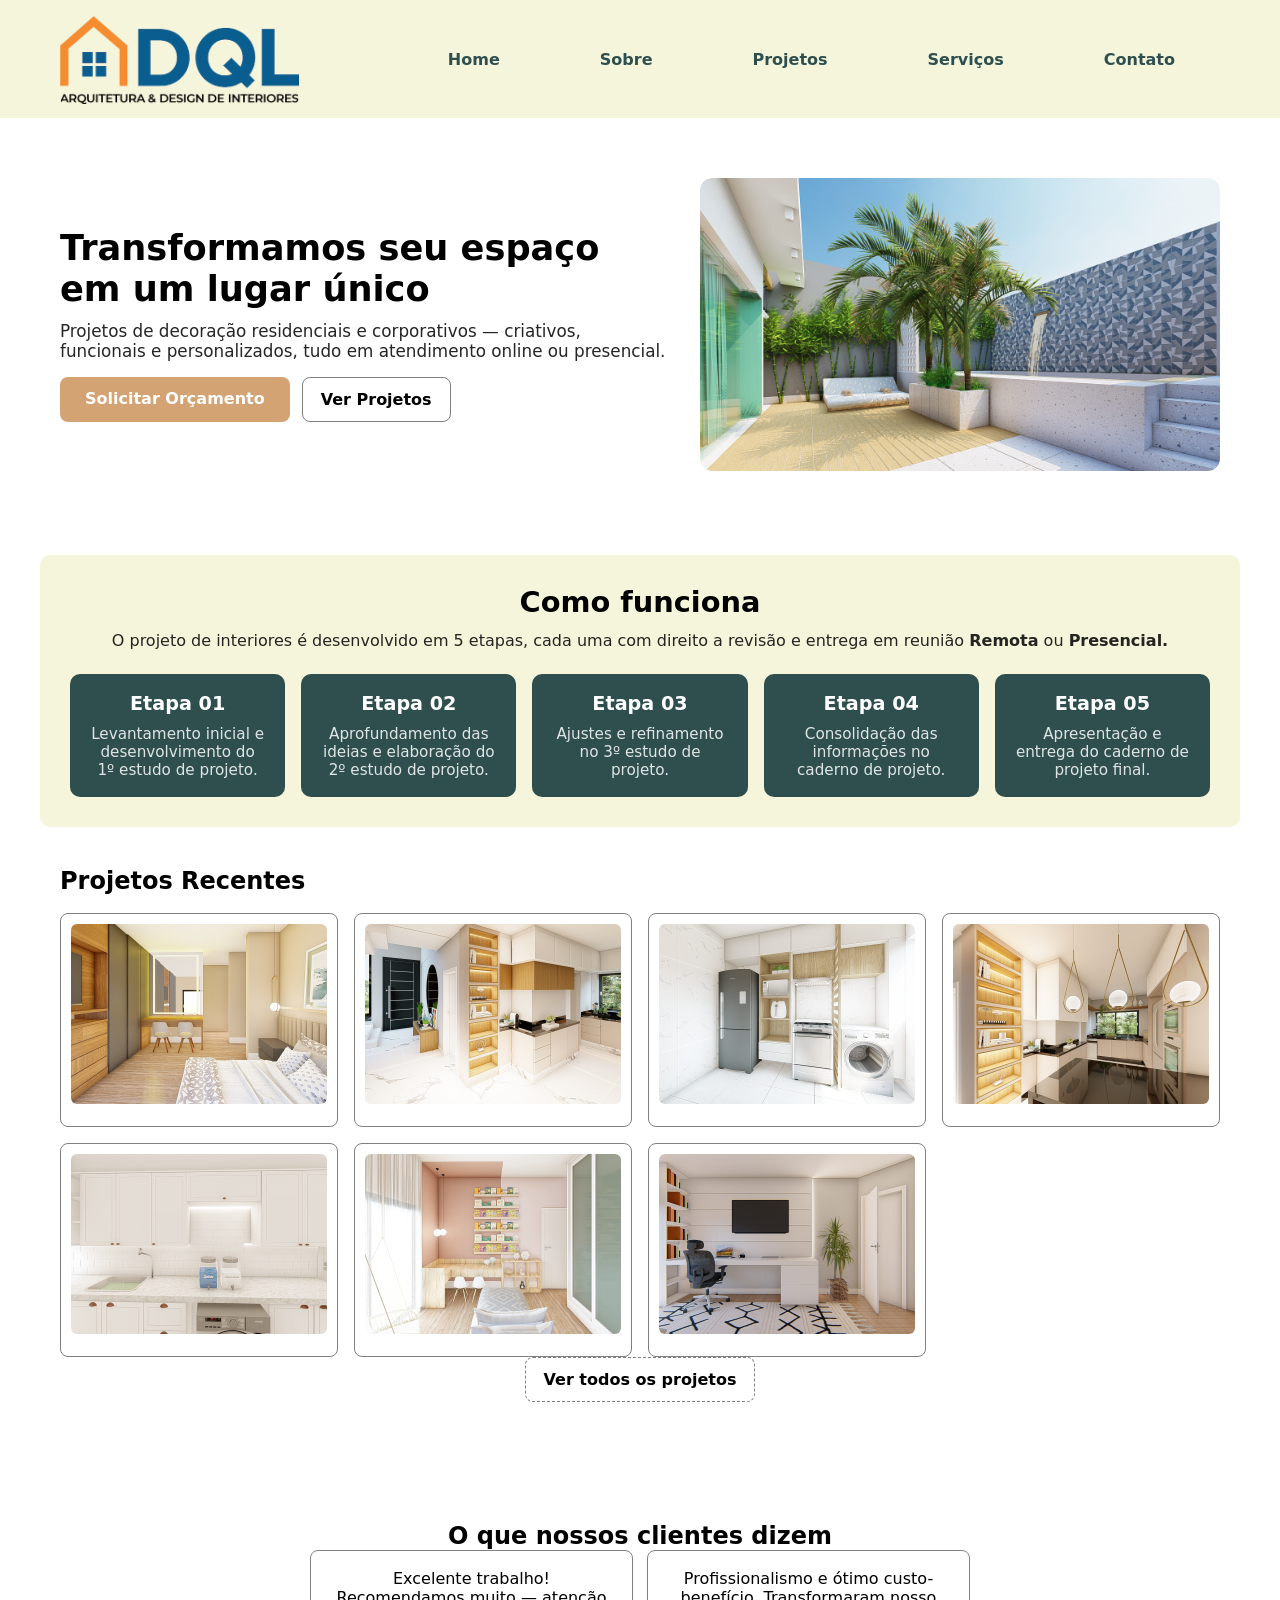
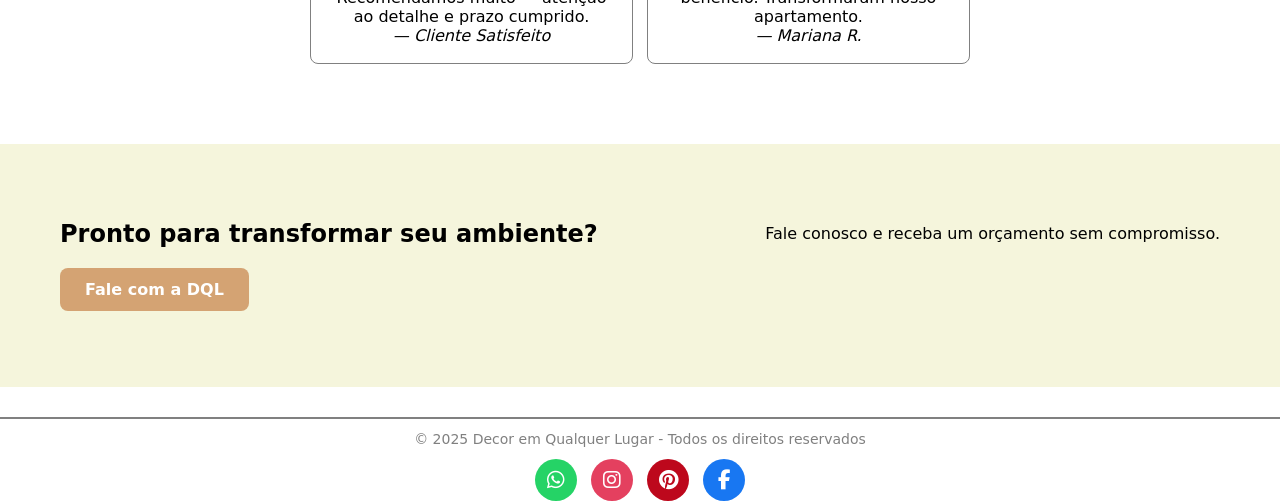
==== index.html @ 240c8148 "Fix logo image path in index.html" ====
<!DOCTYPE html>
<html lang="pt-BR">
<head>
  <meta charset="utf-8" />
  <meta name="viewport" content="width=device-width, initial-scale=1" />
  <title>DQL — Decor em Qualquer Lugar</title>
  <link rel="stylesheet" href="css/style.css">
  <!-- Link para Font Awesome (CDN) -->
  <link rel="stylesheet" href="https://cdnjs.cloudflare.com/ajax/libs/font-awesome/6.4.0/css/all.min.css">
</head>
<body>

  <!-- Topo / Navbar -->
  <header class="site-header">
    <div class="header-inner">
      <a class="brand" href="index.html">
        <img src="./img/logo-placeholder.png" alt="DQL - Decor em Qualquer Lugar" class="logo">
       
      </a>

      <button id="menuToggle" class="menu-toggle" aria-label="Abrir menu">☰</button>

      <nav class="main-nav" id="mainNav">
        <ul>
          <li><a href="index.html" class="btn-cta-menu">Home</a></li>
          <li><a href="sobre.html" class="btn-cta-menu">Sobre</a></li>
          <li><a href="projetos.html" class="btn-cta-menu">Projetos</a></li>
          <li><a href="servicos.html" class="btn-cta-menu">Serviços</a></li>
          <li><a href="contato.html" class="btn-cta-menu">Contato</a></li>
        </ul>
      </nav>
    </div>
  </header>

  <!-- Hero -->
  <section class="hero">
    <div class="hero-inner">
      <div class="hero-text">
        <h1>Transformamos seu espaço em um lugar único</h1>
        <p>Projetos de decoração residenciais e corporativos — criativos, funcionais e personalizados, tudo em atendimento online ou presencial.</p>
        <div class="hero-actions">
          <a href="contato.html" class="btn-cta">Solicitar Orçamento</a>
          <a href="projetos.html" class="btn-ghost">Ver Projetos</a>
        </div>
      </div>
      <div class="hero-image carousel">
		<img src="img/hero-placeholder_1.jpg" alt="Projeto Destaque 1" class>
		<img src="img/hero-placeholder_2.jpg" alt="Projeto Destaque 1" class = "active">
		<img src="img/hero-placeholder_3.jpg" alt="Projeto Destaque 1" class>
		<img src="img/hero-placeholder_4.jpg" alt="Projeto Destaque 1" class>
		
	</div>

    </div>
  </section>

  <!-- Como funciona -->
  <section class="how-it-works container">
    <h2>Como funciona</h2>
    <p class="lead">O projeto de interiores é desenvolvido em 5 etapas, cada uma com direito a revisão e entrega em reunião <strong>Remota</strong> ou <strong>Presencial.</strong></p>
    <div class="steps">
    <article class="step">
  <h3>Etapa 01</h3>
  <p>Levantamento inicial e desenvolvimento do 1º estudo de projeto.</p>
</article>

<article class="step">
  <h3>Etapa 02</h3>
  <p>Aprofundamento das ideias e elaboração do 2º estudo de projeto.</p>
</article>

<article class="step">
  <h3>Etapa 03</h3>
  <p>Ajustes e refinamento no 3º estudo de projeto.</p>
</article>

<article class="step">
  <h3>Etapa 04</h3>
  <p>Consolidação das informações no caderno de projeto.</p>
</article>

<article class="step">
  <h3>Etapa 05</h3>
  <p>Apresentação e entrega do caderno de projeto final.</p>
</article>

    </div>
  </section>

  <!-- Galeria -->
  <section class="gallery container">
    <h2>Projetos Recentes</h2>
    <div class="grid">
      <div class="card"><img src="img/prjt_recent_1.jpg" alt="Projeto 1"></div>
      
      <div class="card"><img src="./img/prjt_recent_4.jpg" alt="Projeto 4"></div>
      <div class="card"><img src="./img/prjt_recent_5.jpg" alt="Projeto 5"></div>
      <div class="card"><img src="./img/prjt_recent_6.jpg" alt="Projeto 6"></div>
      <div class="card"><img src="./img/prjt_recent_7.jpg" alt="Projeto 7"></div>
      <div class="card"><img src="./img/prjt_recent_8.jpg" alt="Projeto 8"></div>
      <div class="card"><img src="./img/prjt_recent_9.jpg" alt="Projeto 9"></div>
      
    </div>
    <div class="center"><a href="projetos.html" class="btn-outline">Ver todos os projetos</a></div>
  </section>

  <!-- Modal da Galeria (fora da section) -->
  <div id="modalGallery" class="modal">
    <span class="close">&times;</span>
    <img class="modal-content" id="modalImage">
    <div class="modal-caption" id="modalCaption"></div>
    <a class="prev">&#10094;</a>
    <a class="next">&#10095;</a>
  </div>

  <!-- Depoimentos -->
  <section class="testimonials container">
    <h2>O que nossos clientes dizem</h2>
    <div class="testi-list">
      <blockquote class="testi">
        <p>Excelente trabalho! Recomendamos muito — atenção ao detalhe e prazo cumprido.</p>
        <cite>— Cliente Satisfeito</cite>
      </blockquote>
      <blockquote class="testi">
        <p>Profissionalismo e ótimo custo-benefício. Transformaram nosso apartamento.</p>
        <cite>— Mariana R.</cite>
      </blockquote>
    </div>
  </section>

  <!-- CTA Final -->
  <section class="final-cta">
    <div class="container">
      <h2>Pronto para transformar seu ambiente?</h2>
      <p>Fale conosco e receba um orçamento sem compromisso.</p>
      <a href="contato.html" class="btn-cta">Fale com a DQL</a>
    </div>
  </section>

  <!-- Footer -->
  <footer class="site-footer">
    <div class="footer-container">
      <p>© 2025 Decor em Qualquer Lugar - Todos os direitos reservados</p>
      <div class="social-icons">
        <a href="https://wa.me/5599999999999" target="_blank" class="whatsapp" title="WhatsApp">
          <i class="fab fa-whatsapp"></i>
        </a>
        <a href="https://instagram.com/seuperfil" target="_blank" class="instagram" title="Instagram">
          <i class="fab fa-instagram"></i>
        </a>
        <a href="https://pinterest.com/seuperfil" target="_blank" class="pinterest" title="Pinterest">
          <i class="fab fa-pinterest"></i>
        </a>
        <a href="https://facebook.com/seuperfil" target="_blank" class="facebook" title="Facebook">
          <i class="fab fa-facebook-f"></i>
        </a>
      </div>
    </div>
  </footer>

  <!-- Scripts -->
  <script src="js/main.js"></script>
  <script src="js/gallery-modal.js"></script>
</body>
</html>
---- css/style.css ----
/* style.css - Protótipo inspirado em pameladecoracao.com.br
   Paleta: #000000, #808080, #FFFFFF, #C0C0C0
   Comentários em PT explicando onde editar.
*/

:root{
  --black: #000000;
  --gray: #808080;
  --white: #FFFFFF;
  --light: #C0C0C0;
  --max-width: 1200px;
  --radius: 8px;
  --gap: 20px;
}

/* Reset simples */
*{box-sizing:border-box;margin:0;padding:0}
html,body{height:100%}
body{
  font-family: Inter, system-ui, -apple-system, "Segoe UI", Roboto, "Helvetica Neue", Arial;
  background:var(--white);
  color:var(--black);
  -webkit-font-smoothing:antialiased;
  -moz-osx-font-smoothing:grayscale;
}

/* Container centralizado */
.container{
  max-width:var(--max-width);
  margin:0 auto;
  padding:40px 20px;
}

/* Header */
.site-header{
  background:#F5F5DC;
  color:var(--white);
  border-bottom:0px solid var(--gray);
  position:sticky;
  top:0;
  z-index:1000;
}
.header-inner{
  max-width:var(--max-width);
  margin:0 auto;
  padding:14px 20px;
  display:flex;
  align-items:center;
  gap:16px;
  justify-content:space-between;
}
.brand{display:flex;align-items:center;gap:12px;text-decoration:none;color:#000000}
.brand .logo{height:90px;width:auto;border-radius:6px;border:0px solid var(--gray);padding:0px}
.brand-text small{display:block;font-size:12px;color:var(--light)}

.main-nav ul{display:flex;gap:10px;align-items:center;list-style:none}
.main-nav a{color:#2F4F4F;text-decoration:none;height:auto;width:auto;padding:20px 45px;border:0 	px solid var(--gray);border-radius:0px}
.main-nav a.btn-primary{background:#d4a373;border:0px solid var(--white);}
.main-nav a.btn-primary:hover{background:var(--white);color:var(--white)}

/* menu mobile button */
.menu-toggle{display:none;background:none;border:1px solid var(--gray);color:#009dac;padding:8px;border-radius:6px}

/* Hero */
.hero{padding:40px 0;background:var(--white)}
.hero-inner{max-width:var(--max-width);margin:0 auto;display:flex;align-items:center;gap:30px;padding:20px}
.hero-text{flex:1}
.hero-text h1{font-size:2.2rem;margin-bottom:12px}
.hero-text p{font-size:1.05rem;color:var(--black);opacity:0.85;margin-bottom:16px}
.hero-actions{display:flex;gap:12px}
.btn-primary, .btn-outline, .btn-ghost{display:inline-block;padding:12px 18px;border-radius:8px;text-decoration:none;font-weight:600;border:1px solid var(--gray)}
.btn-primary{background:#d4a373;color:var(--white);}
.btn-primary:hover{background:#2F4F4F;color:var(--white)}
.btn-ghost{background:transparent;color:var(--black)}
.btn-outline{background:transparent;color:var(--black);border-style:dashed}

/* Hero image */
.hero-image{flex:1;display:flex;justify-content:center}
.hero-image img{width:100%;max-width:520px;border-radius:12px;border:0px solid var(--gray);background:var(--light)}

/* How it works */
.how-it-works{background:#f5f5dc;margin-top:24px;padding:30px;border-radius:10px}
.how-it-works h2{margin-bottom:8px}
.lead{margin-bottom:18px;color:var(--black);opacity:0.85}
.steps{display:flex;gap:16px;flex-wrap:wrap}
.step{flex:1;min-width:200px;background:var(--white);padding:18px;border-radius:8px;border:0px solid var(--gray)}

/* Gallery */
.gallery .grid{display:grid;grid-template-columns:repeat(4,1fr);gap:16px;margin-top:18px}
.card{background:var(--white);padding:10px;border-radius:8px;border:1px solid var(--gray);overflow:hidden;text-align:center}
.card img{width:100%;height:160px;object-fit:cover;border-radius:6px;margin-bottom:8px}

/* Testimonials */
.testimonials .testi-list{display:flex;gap:14px;flex-wrap:wrap}
.testi{flex:1;min-width:260px;background:var(--white);padding:18px;border-radius:8px;border:1px solid var(--gray)}

/* Final CTA */
.final-cta{background:#F5F5DC;color:var(--black);padding:36px 0;margin-top:30px}
.final-cta .container{display:flex;align-items:center;justify-content:space-between;gap:20px;flex-wrap:wrap}

/* Footer */
.site-footer{background:var(--white);border-top:2px solid var(--gray);color:var(--black);margin-top:30px}
.footer-inner{display:flex;justify-content:space-between;gap:20px;align-items:flex-start;padding:30px 20px}
.footer-brand .logo.small{height:40px;width:auto;border:0px solid var(--gray);padding:1px;border-radius:6px}
.footer-bottom{text-align:center;padding:14px;border-top:1px solid var(--gray);background:var(--light)}
/* Copyright centralizado */
.footer-container p {
  text-align: center;      /* centraliza horizontalmente */
  font-size: 14px;          /* tamanho agradável */
  color: var(--gray);       /* cor discreta */
  margin: 12px 0;           /* espaço acima e abaixo */
}

/* Utility */
.center{text-align:center}

/* Responsividade */
@media (max-width: 992px){
  .gallery .grid{grid-template-columns:repeat(2,1fr)}
  .hero-inner{flex-direction:column-reverse}
  .hero-image img{max-width:90%}
  .final-cta .container{flex-direction:column;align-items:center}
}

@media (max-width: 640px){
  .main-nav{display:none;position:absolute;right:20px;top:72px;background:#f4f4db;padding:px;border-radius:8px;border:0px solid var(--gray)}
  .main-nav ul{flex-direction:column;gap:8px}
  .menu-toggle{display:inline-block}
  .header-inner{padding:10px}
  .hero-text h1{font-size:1.5rem}
  .gallery .grid{grid-template-columns:1fr}
  .how-it-works .steps{flex-direction:column}
}
/* Social Icons */
.social-icons {
  display: flex;
  gap: 14px;
  justify-content: center;
  margin-top: 12px;
}

.social-icons a {
  display: flex;
  align-items: center;
  justify-content: center;
  width: 42px;
  height: 42px;
  border-radius: 50%;
  background: var(--light);
  color: var(--black);
  font-size: 20px;
  text-decoration: none;
  transition: all 0.3s ease;
}

/* Efeito hover padrão */
.social-icons a:hover {
  transform: scale(1.15);
  color: var(--white);
}

/* Cores específicas de cada rede */
.social-icons a.whatsapp { background: #25D366; color: #fff; }
.social-icons a.instagram { background: #E4405F; color: #fff; }
.social-icons a.pinterest { background: #BD081C; color: #fff; }
.social-icons a.facebook  { background: #1877F2; color: #fff; }

/* Responsivo - no celular, centraliza */
@media (max-width: 640px) {
  .social-icons {
    justify-content: center;
    gap: 10px;
  }
}
/* How it works - atualizado para 5 etapas */
.how-it-works {
  margin-top: 24px;
  padding: 30px;
  border-radius: 10px;
}

.how-it-works h2 {
  margin-bottom: 12px;
  font-size: 1.8rem;
  text-align: center;
}

.how-it-works .lead {
  margin-bottom: 24px;
  color: var(--black);
  opacity: 0.85;
  text-align: center;
}

.steps {
  display: flex;
  gap: 16px;
  flex-wrap: wrap;
  justify-content: center;
}

.step {
  flex: 1 1 200px;
  min-width: 180px;
  max-width: 250px;
  background: #2F4F4F;
  padding: 18px 20px;
  border-radius: 10px;
  border: 0px solid var(--gray);
  text-align: center;
  transition: transform 0.3s ease, box-shadow 0.3s ease;
}

.step:hover {
  transform: translateY(-5px);
  box-shadow: 0 6px 18px rgba(0,0,0,0.1);
}

.step h3 {
  margin-bottom: 10px;
  font-size: 1.2rem;
  color: var(--white);
}

.step p {
  font-size: 0.95rem;
  color: var(--black);
  opacity: 0.85;
  color: var(--white)
}

/* Responsividade */
@media (max-width: 992px){
  .steps {
    justify-content: center;
    gap: 14px;
  }
}

@media (max-width: 640px){
  .steps {
    flex-direction: column;
    align-items: center;
  }
}
/* Gallery cards */
.gallery .grid {
  display: grid;
  grid-template-columns: repeat(auto-fit, minmax(220px, 1fr));
  gap: 16px;
  margin-top: 18px;
}

.card {
  background: var(--white);
  border-radius: 8px;
  border: 1px solid var(--gray);
  overflow: hidden;
  cursor: pointer;
  transition: transform 0.3s ease, box-shadow 0.3s ease;
}

.card:hover {
  transform: translateY(-5px);
  box-shadow: 0 6px 18px rgba(0,0,0,0.1);
}

.card img {
  width: 100%;
  height: 160px;
  object-fit: cover;
  border-radius: 6px;
}

/* Modal */
.modal {
  display: none;
  position: fixed;
  z-index: 2000;
  padding-top: 60px;
  left: 0;
  top: 0;
  width: 100%;
  height: 100%;
  overflow: hidden;
  background-color: rgba(0,0,0,0.9);
}

.modal-content {
  margin: auto;
  display: block;
  max-width: 90%;
  max-height: 80%;
  border-radius: 8px;
}

.modal-caption {
  margin: 15px auto;
  text-align: center;
  color: #fff;
  font-size: 1rem;
}

.close {
  position: absolute;
  top: 20px;
  right: 30px;
  color: #fff;
  font-size: 36px;
  font-weight: bold;
  cursor: pointer;
  transition: color 0.3s ease;
}

.close:hover { color: #f1750b; }

.prev, .next {
  cursor: pointer;
  position: absolute;
  top: 50%;
  width: auto;
  margin-top: -30px;
  padding: 16px;
  color: #fff;
  font-weight: bold;
  font-size: 36px;
  user-select: none;
  transition: color 0.3s ease;
}

.prev { left: 0; }
.next { right: 0; }

.prev:hover, .next:hover { color: #f1750b; }

/* Responsividade */
@media(max-width: 640px){
  .modal-content { max-width: 95%; max-height: 70%; }
  .prev, .next { font-size: 28px; padding: 12px; }
}
/* Hero Image Carousel */
.hero-image.carousel {
  position: relative;
  width: 100%;
  max-width: 520px;
  overflow: hidden;
  border-radius: 12px;
}

.hero-image.carousel img {
  position: absolute;
  top: 0;
  left: 0;
  width: 100%;
  height: auto;
  opacity: 0;
  transition: opacity 1s ease-in-out;
  border-radius: 12px;
}

.hero-image.carousel img.active {
  opacity: 1;
  position: relative;
}
/* Ajustes para cards de categorias */
.card h4 {
  margin-top: 8px;
  font-size: 1rem;
  color: var(--black);
}
.card img {
  height: 180px; /* um pouco maior que antes para destaque */
  object-fit: cover;
}

/* Hero Image Carousel */
.hero-image.carousel {
  position: relative;
  width: 100%;
  max-width: 520px;
  overflow: hidden;
  border-radius: 12px;
}

.hero-image.carousel img {
  position: absolute;
  top: 0;
  left: 0;
  width: 100%;
  height: auto;
  opacity: 0;
  transition: opacity 1s ease-in-out;
  border-radius: 12px;
}

.hero-image.carousel img.active {
  opacity: 1;
  position: relative;
}


/*Trecho css do serviço */
/* ====== SERVIÇOS ====== */
.servicos {
  padding: 60px 20px;
  background: #fafafa;
  text-align: center;
}

.servicos h1 {
  font-size: 2.2rem;
  margin-bottom: 20px;
  color: #333;
}

.servicos .intro-text {
  max-width: 700px;
  margin: 0 auto 40px;
  color: #666;
  font-size: 1rem;
  line-height: 1.6;
}

.servicos-grid {
  display: grid;
  grid-template-columns: repeat(auto-fit, minmax(250px, 1fr));
  gap: 30px;
}

.servico-card {
  background: white;
  border-radius: 12px;
  padding: 30px 20px;
  box-shadow: 0 2px 8px rgba(0,0,0,0.1);
  transition: transform 0.3s ease, box-shadow 0.3s ease;
}

.servico-card:hover {
  transform: translateY(-5px);
  box-shadow: 0 4px 12px rgba(0,0,0,0.15);
}

.servico-card i {
  font-size: 2.5rem;
  color: #d4a373;
  margin-bottom: 15px;
}

.servico-card h3 {
  margin-bottom: 10px;
  color: #333;
  font-size: 1.1rem;
}

.servico-card p {
  color: #666;
  font-size: 0.95rem;
  line-height: 1.5;
}

/* ====== CTA ====== */
.cta-servicos {
  text-align: center;
  background: #F5F5DC;
   
  padding: 60px 20px;
  border-radius: 0 0 12px 12px;
}

.cta-servicos h2 {
  font-size: 1.8rem;
  margin-bottom: 10px;
}

.cta-servicos p {
  margin-bottom: 20px;
  font-size: 1rem;
}

.btn-cta-menu {	
  display: inline-block;
 /** background: #d4a373;**/
  /**color: white;**/
 /** padding: 12px 25px;**/
  border-radius: 8px;
  text-decoration: none;
  font-weight: bold;
  transition: background 0.3s ease;
}

.btn-cta-menu:hover {
  background: var(--white);
  height:auto;
}


/*DEMAIS BOTOES*/

.btn-cta {	
  display: inline-block;
 background: #d4a373;
  color: white;
  padding: 12px 25px;
  border-radius: 8px;
  text-decoration: none;
  font-weight: bold;
  transition: background 0.3s ease;
}

.btn-cta:hover {
  background:#2F4F4F;
  height:auto;
}
/* ===== TESTIMONIALS CAROUSEL ===== */
.testimonials {
  position: sticky;
  max-width: 700px;
  margin: 40px auto;
  text-align: center;
  overflow: hidden;
  min-height: 180px;
}

.testimonial {
  display: none;
  opacity: 0;
  transition: opacity 1s ease;
}

.testimonial.active {
  display: block;
  opacity: 1;
}

.testimonial p {
  font-size: 2rem;
  font-style: italic;
  color: #333;
  line-height: 1.6;
  margin-bottom: 10px;
}

.testimonial h4 {
  font-size: 2rem;
  color: #d4a373;
  font-weight: bold;
}

/* Pequeno efeito de fade entre trocas */
@keyframes fade {
  from { opacity: 0; }
  to { opacity: 1; }
}
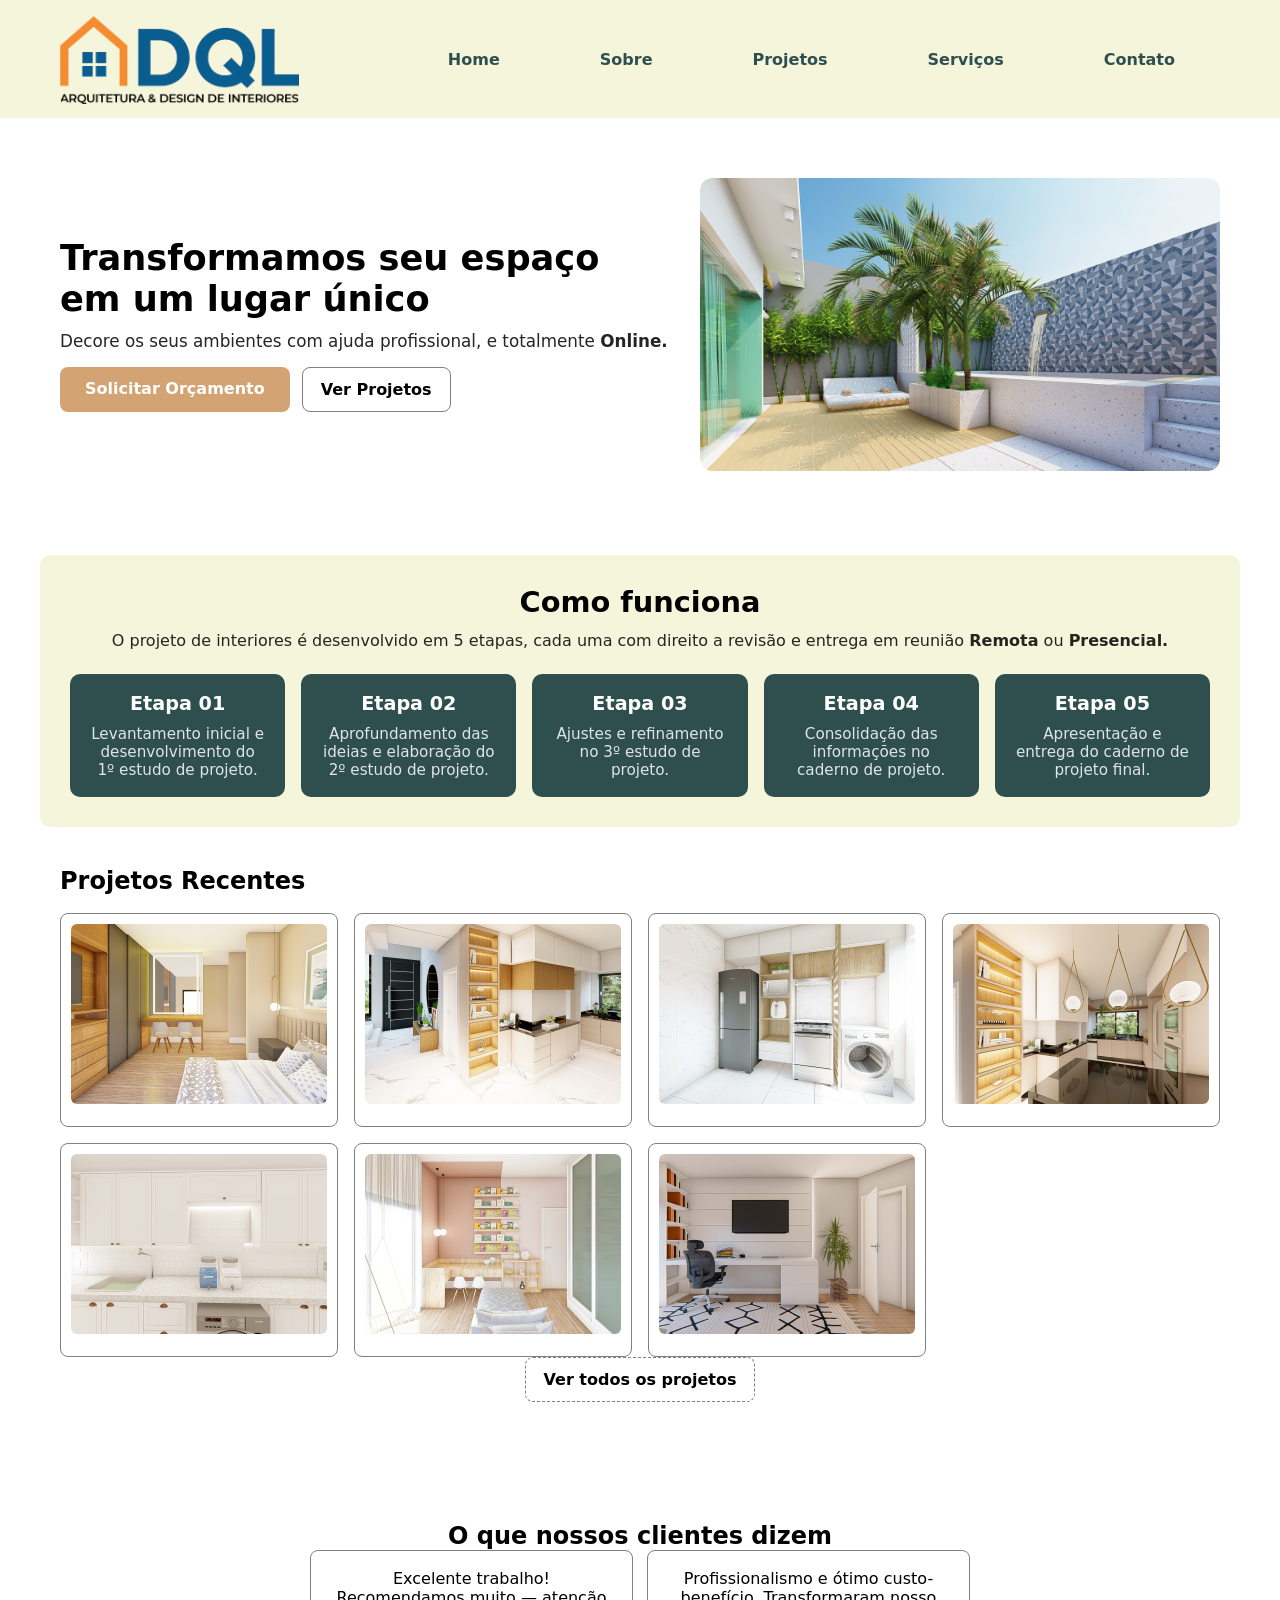
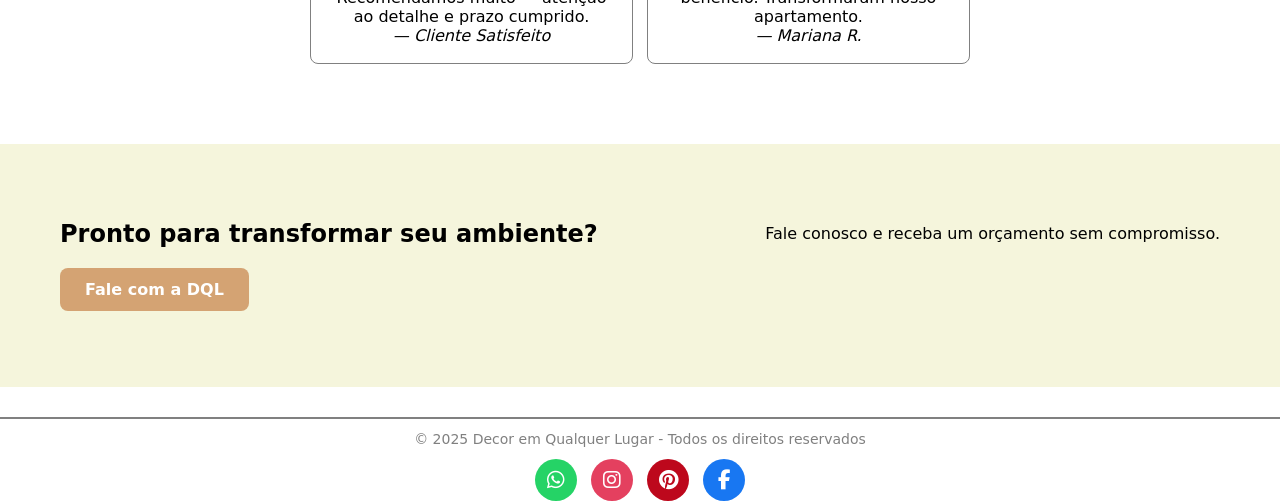
==== commit a0f93305: "Update hero section description in index.html" ====
--- a/index.html
+++ b/index.html
@@ -14,7 +14,7 @@
   <header class="site-header">
     <div class="header-inner">
       <a class="brand" href="index.html">
-        <img src="./img/logo-placeholder.png" alt="DQL - Decor em Qualquer Lugar" class="logo">
+        <img src="./img/logo-placeholder.jpg" alt="DQL - Decor em Qualquer Lugar" class="logo">
        
       </a>
 
@@ -37,7 +37,7 @@
     <div class="hero-inner">
       <div class="hero-text">
         <h1>Transformamos seu espaço em um lugar único</h1>
-        <p>Projetos de decoração residenciais e corporativos — criativos, funcionais e personalizados, tudo em atendimento online ou presencial.</p>
+        <p>Decore os seus ambientes com ajuda profissional, e totalmente <strong>Online.</strong></p>
         <div class="hero-actions">
           <a href="contato.html" class="btn-cta">Solicitar Orçamento</a>
           <a href="projetos.html" class="btn-ghost">Ver Projetos</a>
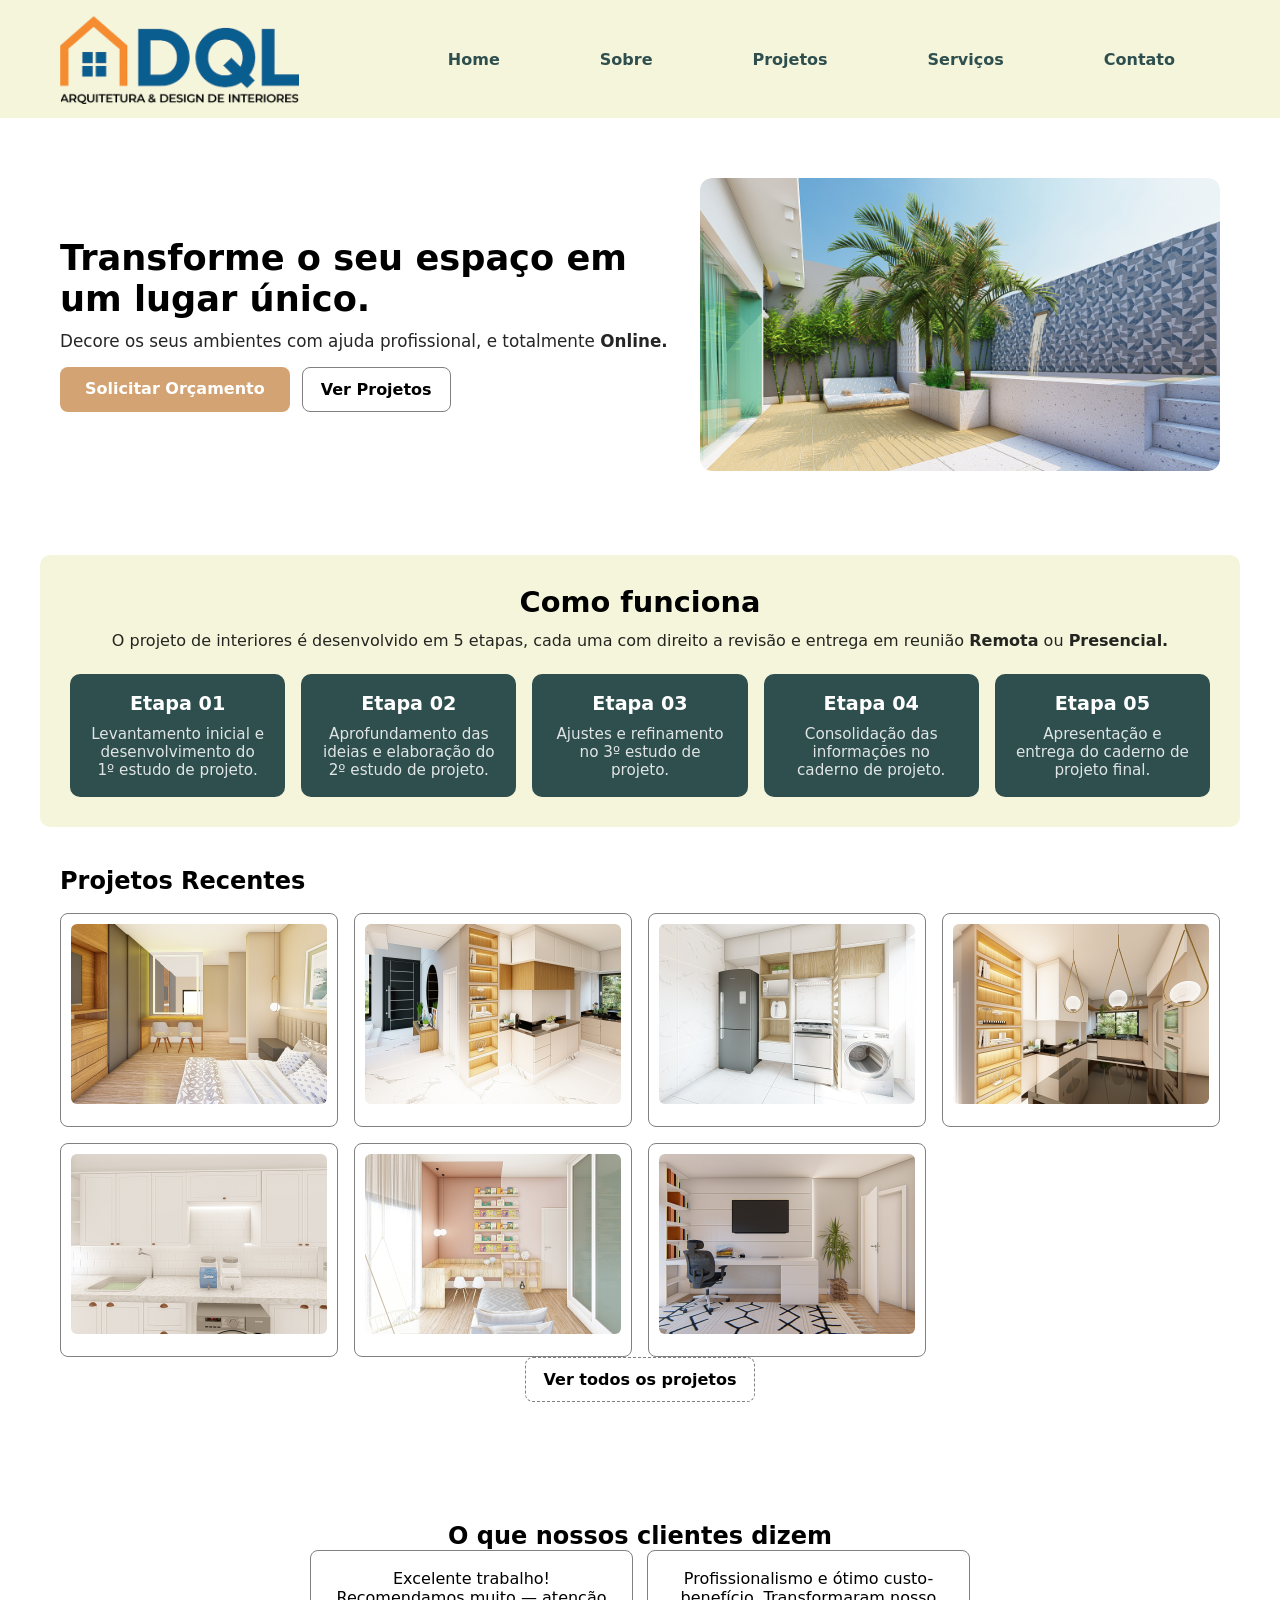
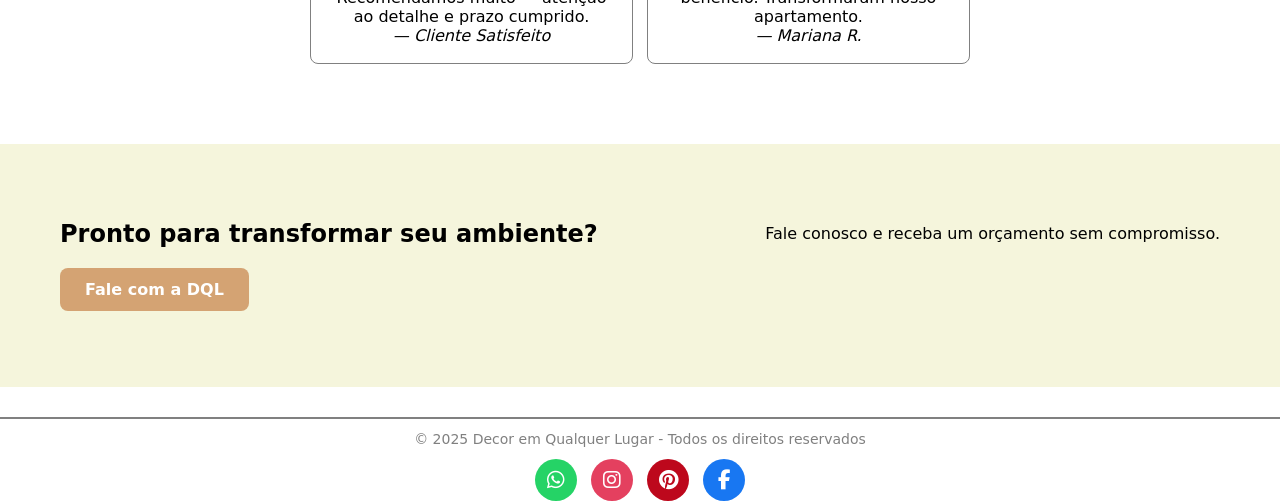
==== commit cbe9f61b: "Update index.html" ====
--- a/index.html
+++ b/index.html
@@ -36,7 +36,7 @@
   <section class="hero">
     <div class="hero-inner">
       <div class="hero-text">
-        <h1>Transformamos seu espaço em um lugar único</h1>
+        <h1>Transforme o seu espaço em um lugar único.</h1>
         <p>Decore os seus ambientes com ajuda profissional, e totalmente <strong>Online.</strong></p>
         <div class="hero-actions">
           <a href="contato.html" class="btn-cta">Solicitar Orçamento</a>
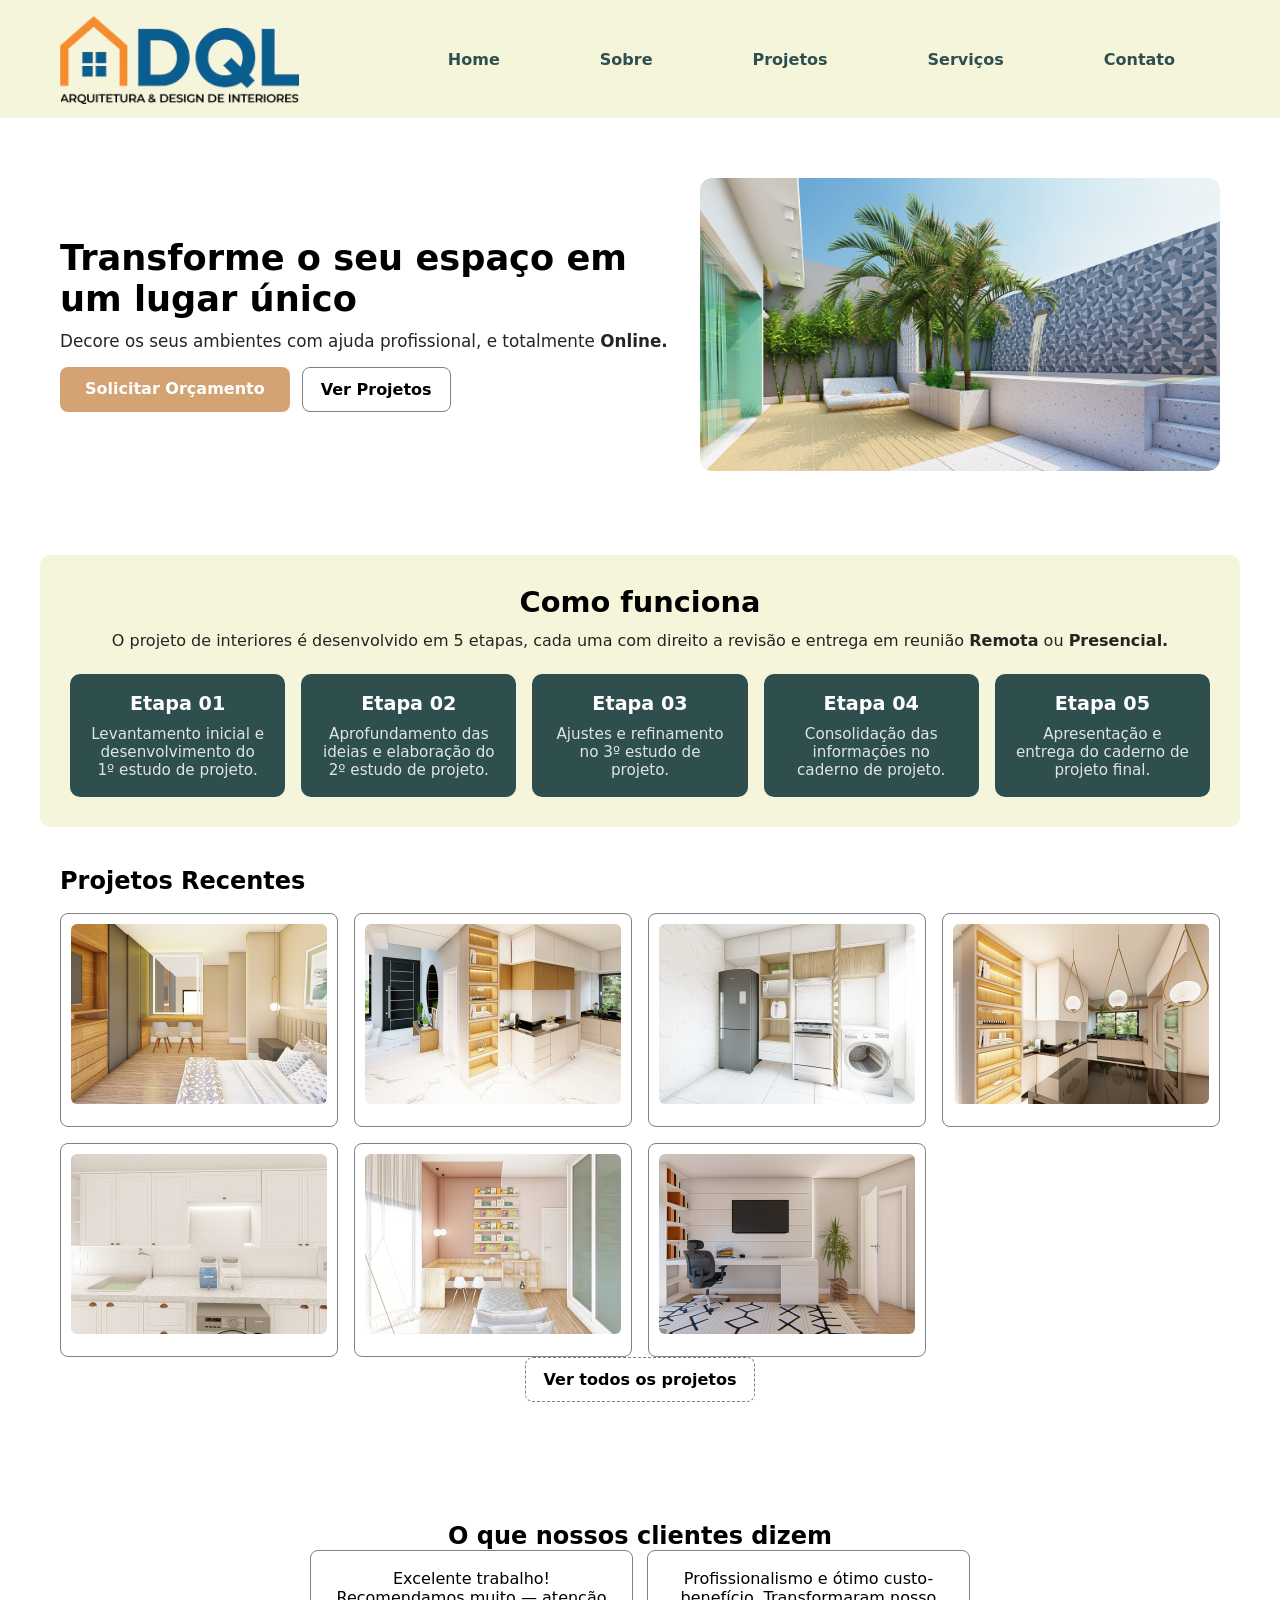
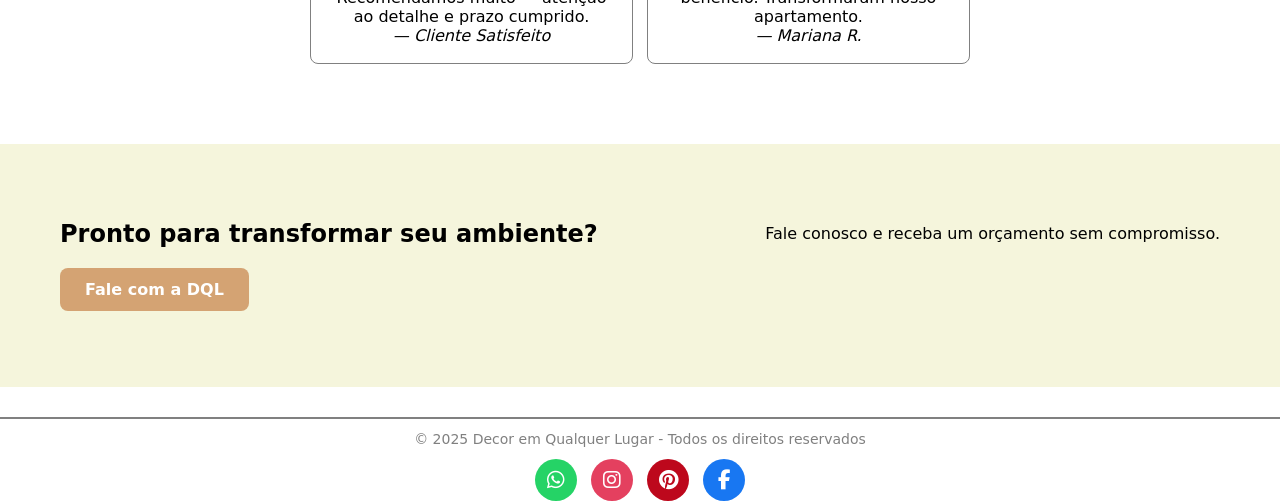
==== commit d06c6a73: "Remove period from hero section heading" ====
--- a/index.html
+++ b/index.html
@@ -36,7 +36,7 @@
   <section class="hero">
     <div class="hero-inner">
       <div class="hero-text">
-        <h1>Transforme o seu espaço em um lugar único.</h1>
+        <h1>Transforme o seu espaço em um lugar único</h1>
         <p>Decore os seus ambientes com ajuda profissional, e totalmente <strong>Online.</strong></p>
         <div class="hero-actions">
           <a href="contato.html" class="btn-cta">Solicitar Orçamento</a>
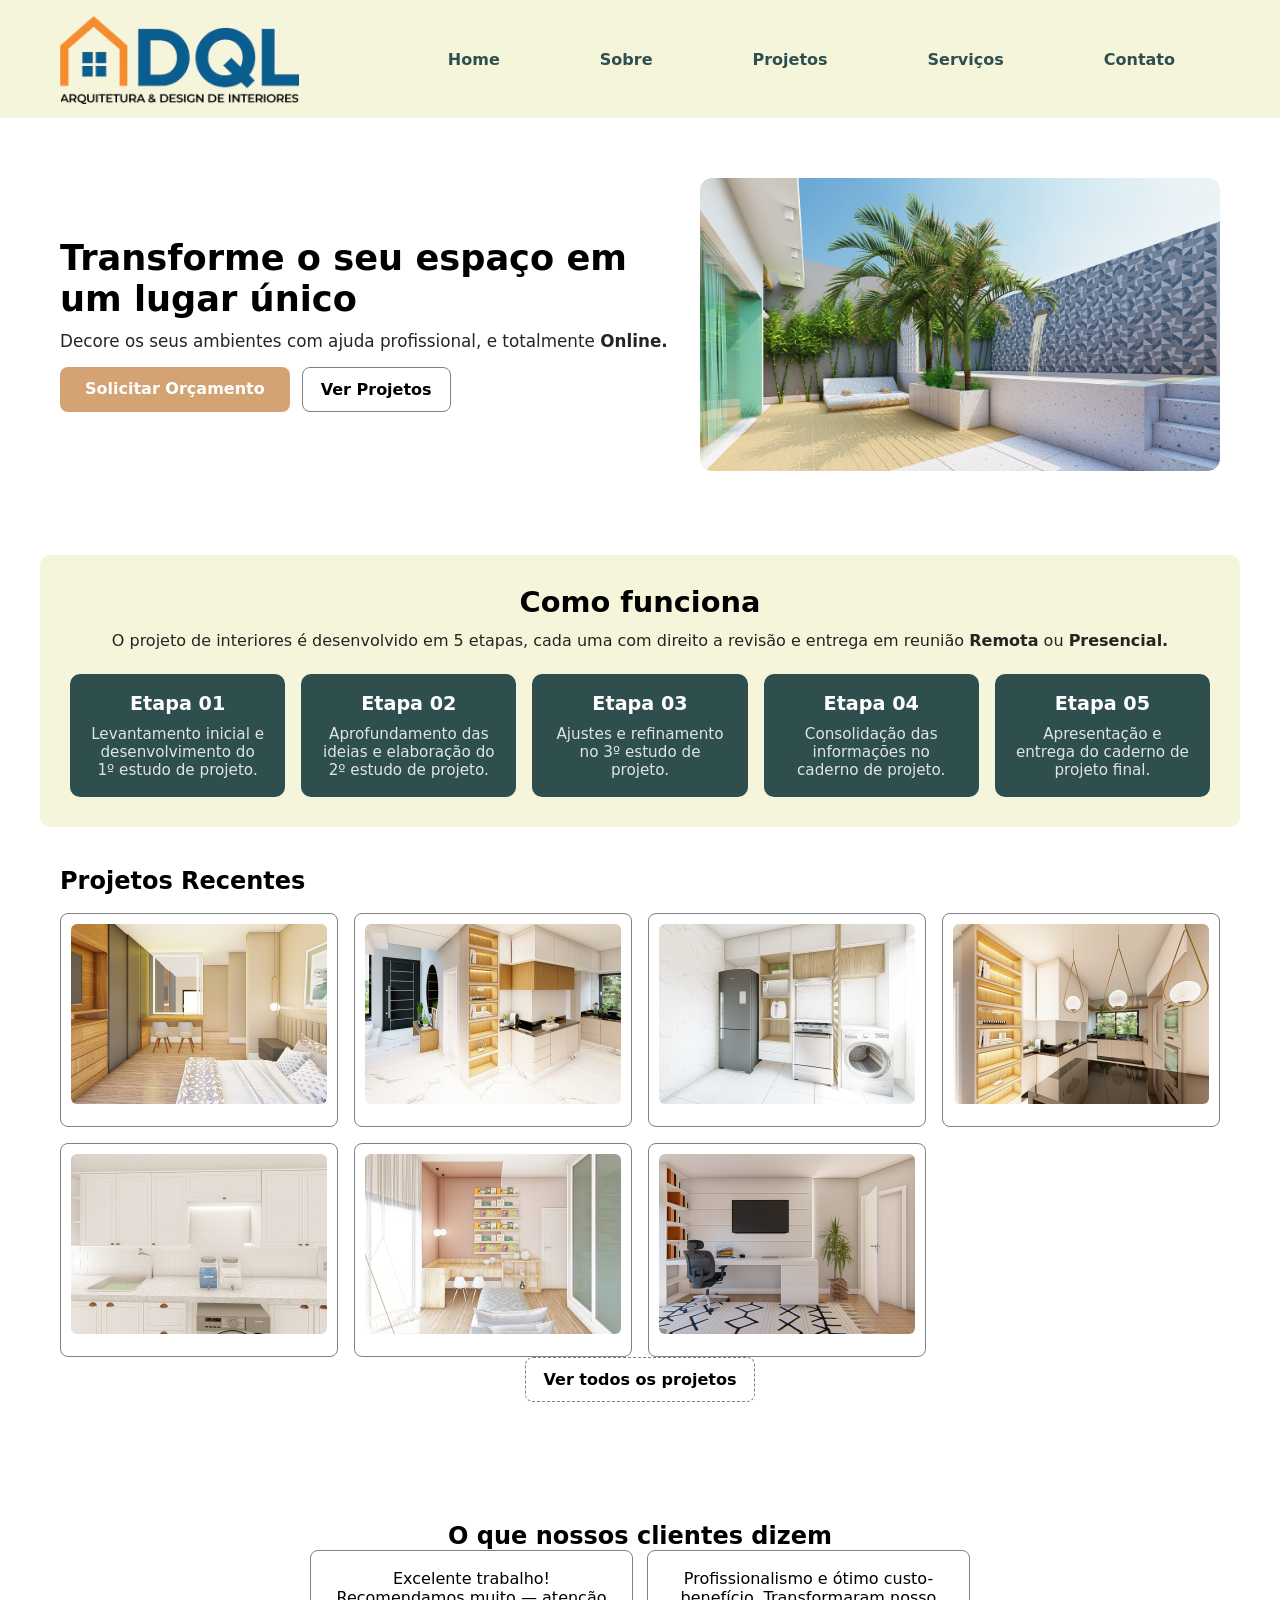
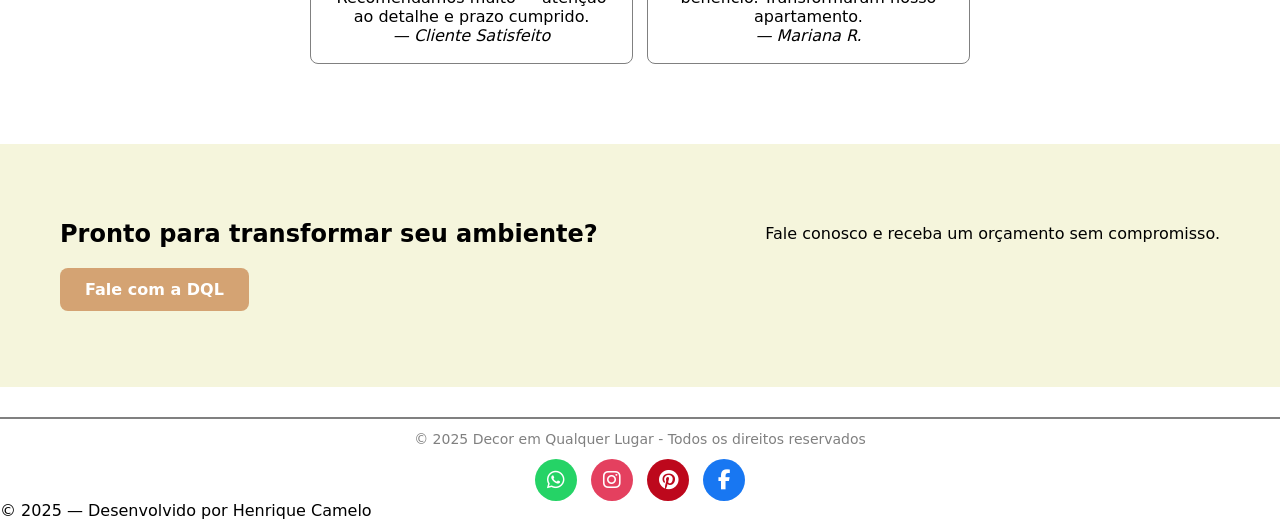
==== commit ad564290: "Update index.html" ====
--- a/index.html
+++ b/index.html
@@ -155,6 +155,7 @@
           <i class="fab fa-facebook-f"></i>
         </a>
       </div>
+		<div class="footer-container"> © 2025 — Desenvolvido por Henrique Camelo </div>
     </div>
   </footer>
 
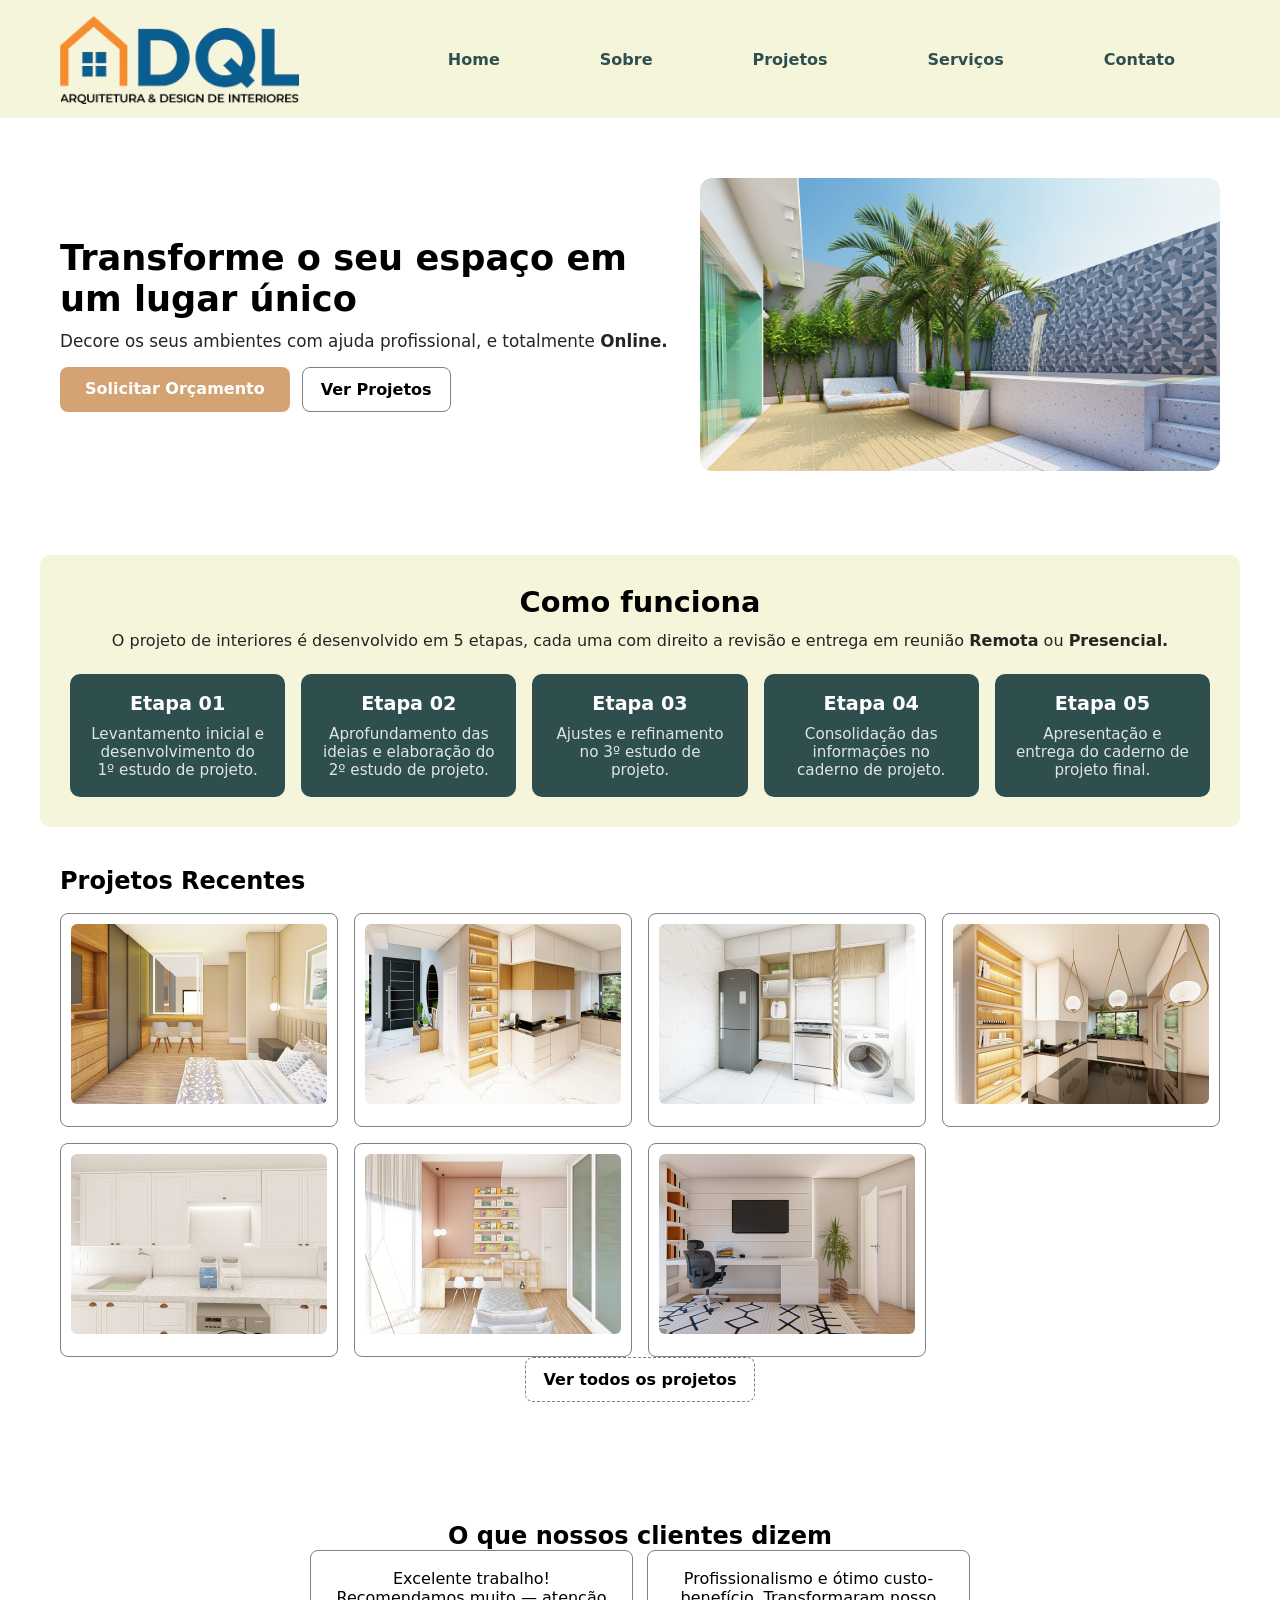
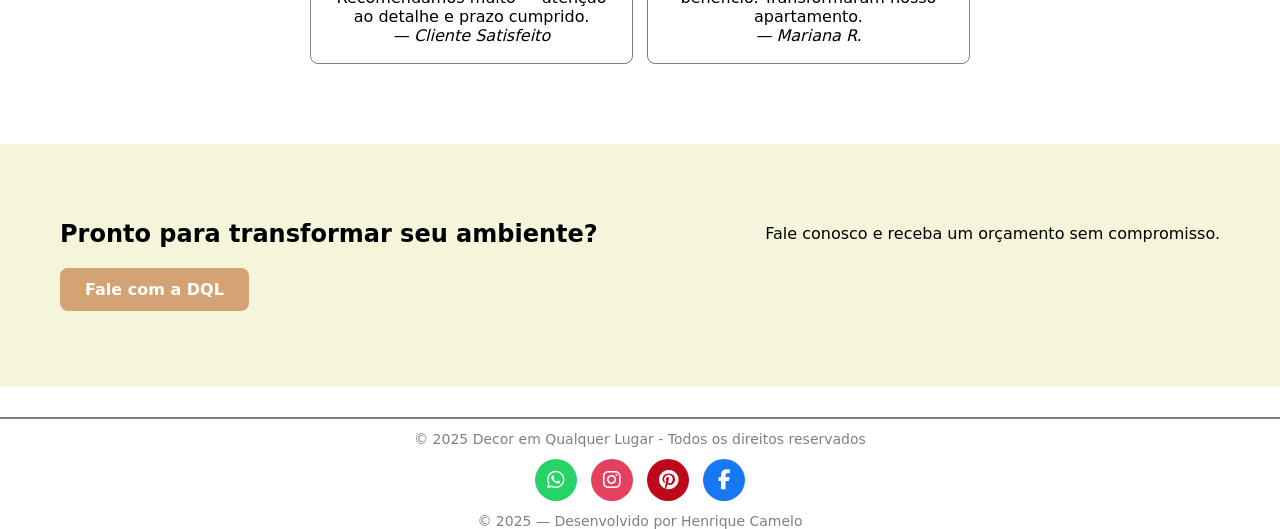
==== commit e8974581: "Update footer structure in index.html" ====
--- a/index.html
+++ b/index.html
@@ -155,7 +155,8 @@
           <i class="fab fa-facebook-f"></i>
         </a>
       </div>
-		<div class="footer-container"> © 2025 — Desenvolvido por Henrique Camelo </div>
+		<div class="footer-container">
+			<p>© 2025 — Desenvolvido por Henrique Camelo </p:></div>
     </div>
   </footer>
 
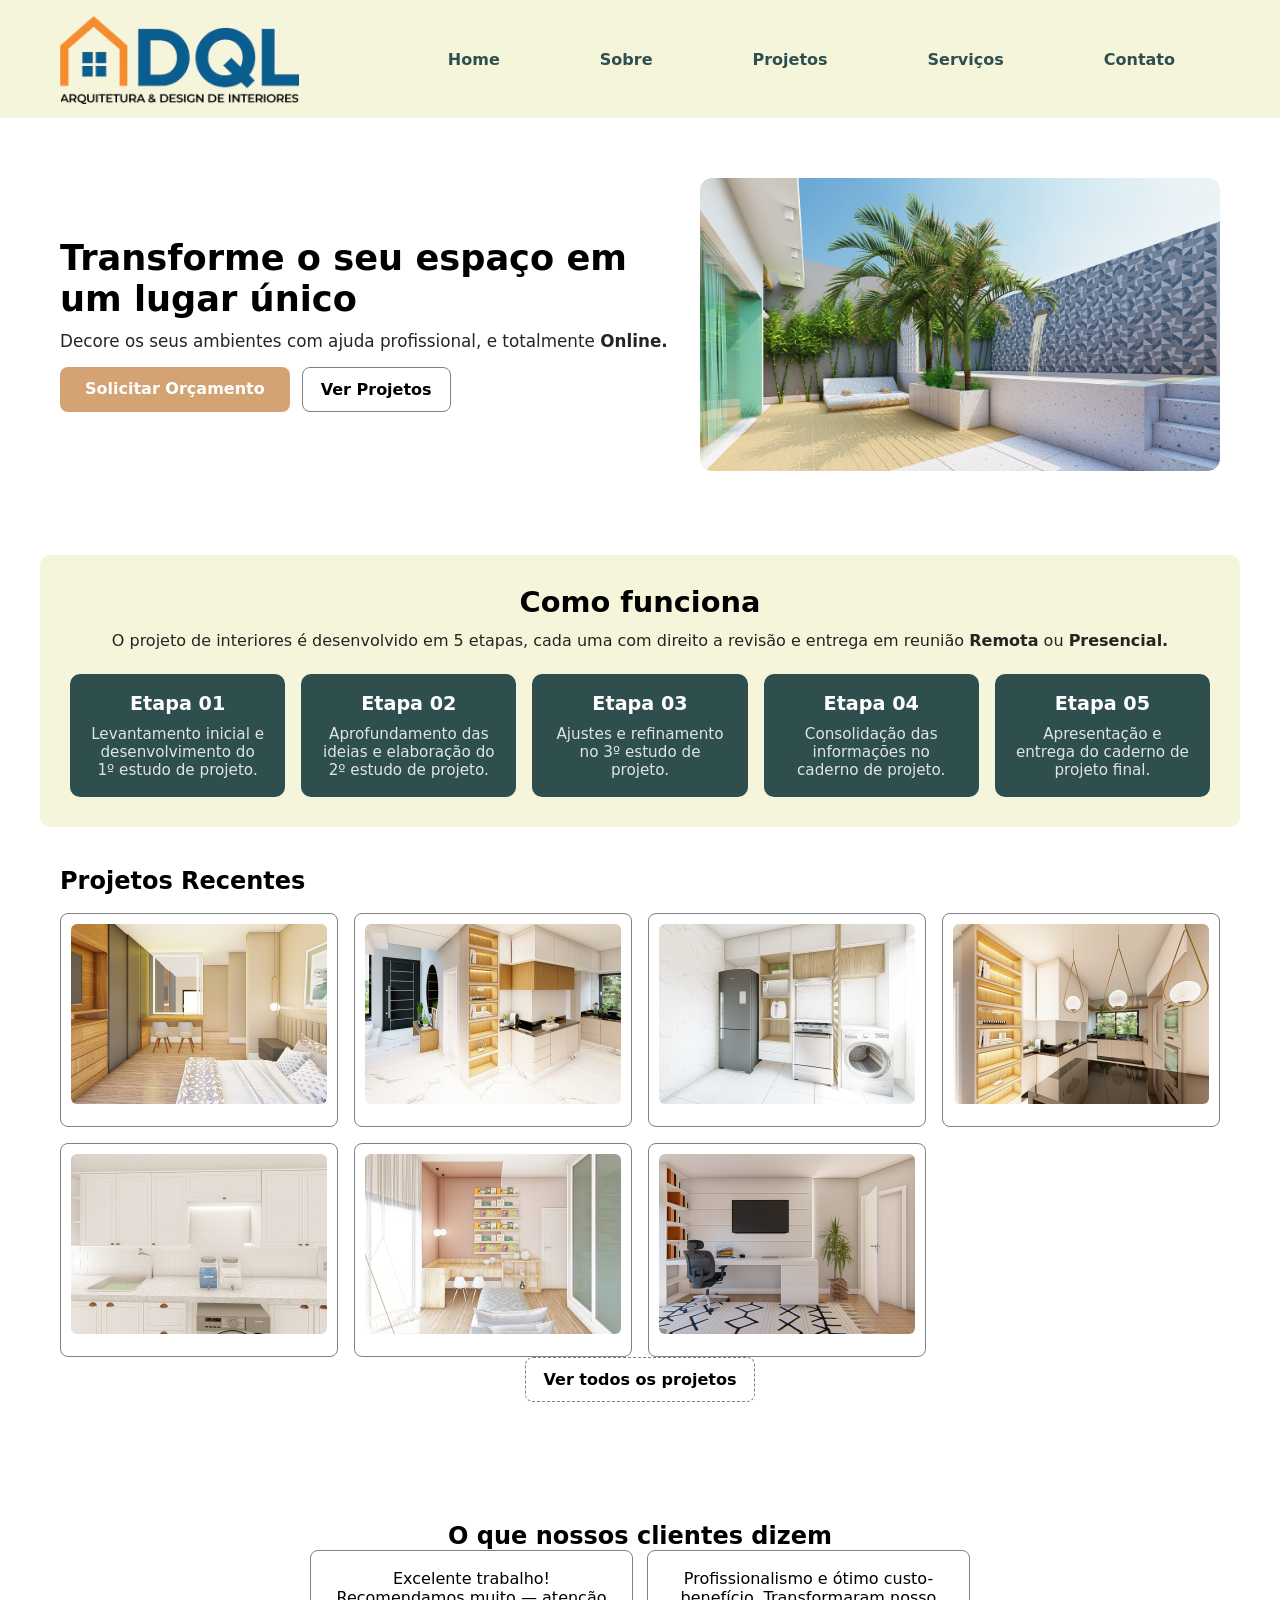
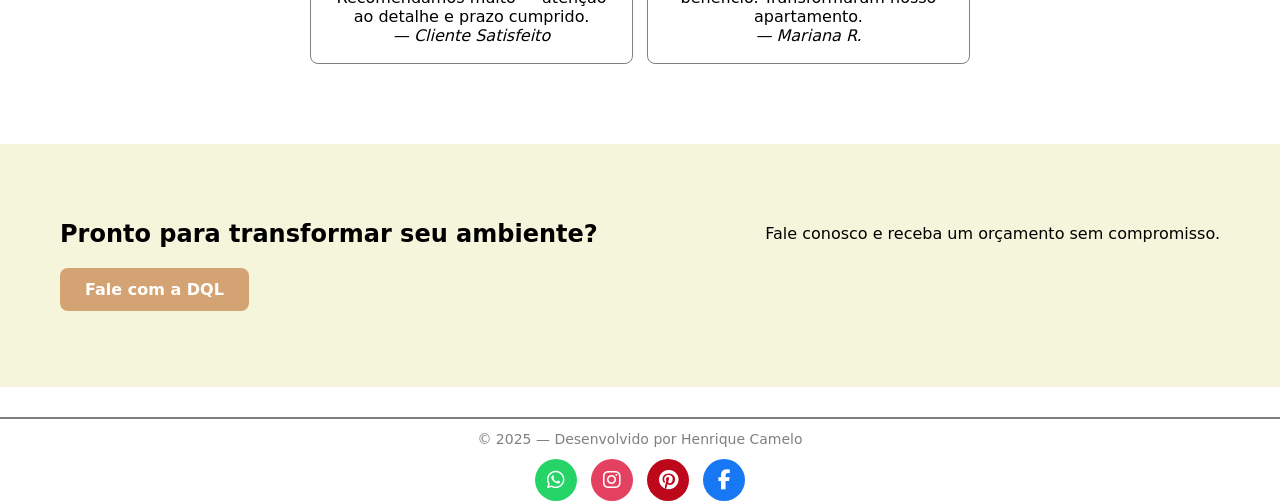
==== commit c7443185: "Update footer content and structure in index.html" ====
--- a/index.html
+++ b/index.html
@@ -140,7 +140,7 @@
   <!-- Footer -->
   <footer class="site-footer">
     <div class="footer-container">
-      <p>© 2025 Decor em Qualquer Lugar - Todos os direitos reservados</p>
+      <p>© 2025 — Desenvolvido por Henrique Camelo</p>
       <div class="social-icons">
         <a href="https://wa.me/5599999999999" target="_blank" class="whatsapp" title="WhatsApp">
           <i class="fab fa-whatsapp"></i>
@@ -154,10 +154,7 @@
         <a href="https://facebook.com/seuperfil" target="_blank" class="facebook" title="Facebook">
           <i class="fab fa-facebook-f"></i>
         </a>
-      </div>
-		<div class="footer-container">
-			<p>© 2025 — Desenvolvido por Henrique Camelo </p:></div>
-    </div>
+     
   </footer>
 
   <!-- Scripts -->
